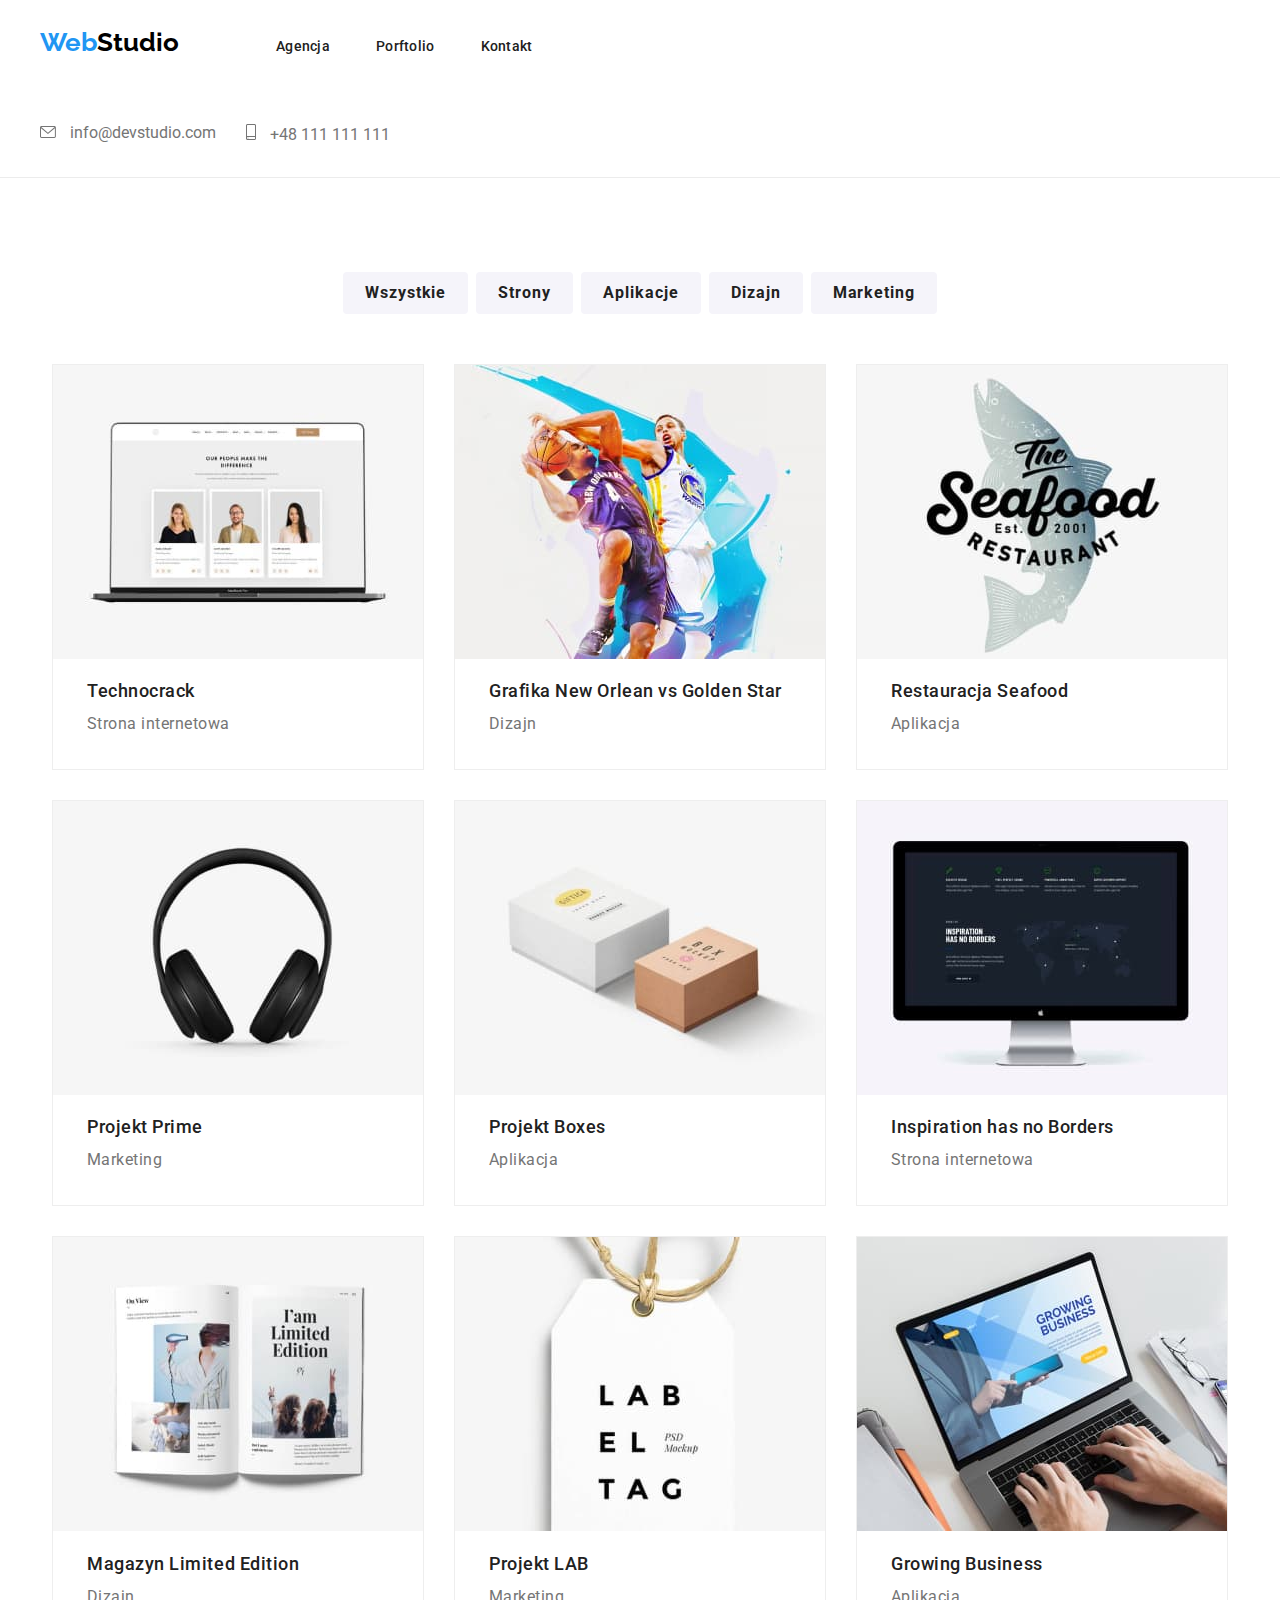
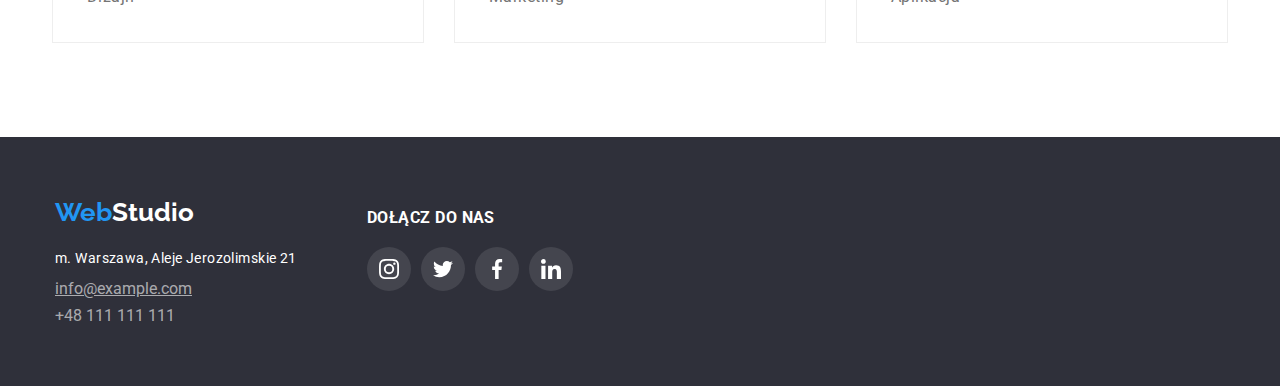
==== portfolio.html @ dac1f791 "inital" ====
<!DOCTYPE html>
<html lang="pl">
  <head>
    <meta charset="UTF-8" />
    <meta http-equiv="X-UA-Compatible" content="IE=edge" />
    <meta name="viewport" content="width=device-width, initial-scale=1.0" />
    <title>Porftolio</title>
    <link
      rel="stylesheet"
      href="https://cdnjs.cloudflare.com/ajax/libs/modern-normalize/1.0.0/modern-normalize.min.css"
    />
    <link rel="stylesheet" href="css/styles.css" />
    <link rel="preconnect" href="https://fonts.googleapis.com" />
    <link rel="preconnect" href="https://fonts.gstatic.com" crossorigin />
    <link rel="preconnect" href="https://fonts.googleapis.com" />
    <link rel="preconnect" href="https://fonts.gstatic.com" crossorigin />
    <link rel="preconnect" href="https://fonts.googleapis.com" />
    <link rel="preconnect" href="https://fonts.gstatic.com" crossorigin />

    <link
      href="https://fonts.googleapis.com/css2?family=Raleway:wght@700&display=swap"
      rel="stylesheet"
    />
    <link rel="preconnect" href="https://fonts.googleapis.com" />
    <link rel="preconnect" href="https://fonts.gstatic.com" crossorigin />
    <link
      href="https://fonts.googleapis.com/css2?family=Roboto:wght@400;500;700;900&display=swap"
      rel="stylesheet"
    />
  </head>
  <body>
    <header class="box-head">
      <div class="container">
        <a href="index.html" class="logo logo-box"><span class="logo-color">Web</span>Studio</a>
        <nav class="nav-box">
          <ul class="nav-list">
            <li><a href="index.html" class="nav-font">Agencja</a></li>
            <li><a href="portfolio.html" class="nav-font">Porftolio</a></li>
            <li><a href="#kontakt" class="nav-font">Kontakt</a></li>
          </ul>
        </nav>

        <ul class="nav-list-sec nav-list-sec-box">
          <li class="grey-font contact-mail">
            <a href="mailto:info@devstudio.com" class="contact icon-color">
              <svg width="16px" height="12px">
                <use href="./images/icons.svg#icon-envelope"></use>
              </svg>
              info@devstudio.com
            </a>
          </li>

          <li class="grey-font">
            <a href="tel:+48111111111" class="contact icon-color"
              ><svg width="10px" height="16px">
                <use href="./images/icons.svg#icon-smartphone"></use>
              </svg>
              +48 111 111 111</a
            >
          </li>
        </ul>
      </div>
    </header>

    <main>
      <section class="section">
        <div class="container">
          <ul class="filter-list filter-list-box">
            <li><button type="button" class="button-portfolio">Wszystkie</button></li>
            <li><button type="button" class="button-portfolio">Strony</button></li>
            <li><button type="button" class="button-portfolio">Aplikacje</button></li>
            <li><button type="button" class="button-portfolio">Dizajn</button></li>
            <li><button type="button" class="button-portfolio">Marketing</button></li>
          </ul>
          <article class="project-box">
            <ul class="project-list">
              <li class="project-item-box">
                <figure>
                  <img
                    src="images/technocrack.jpg"
                    alt="zdjecie strony na ekranie laptopa"
                    width="370"
                    height="294"
                  />
                  <figcaption class="project-item-cap">
                    <span class="figure-head-portfolio">Technocrack</span>
                    <span class="figure-caption-portfolio">Strona internetowa</span>
                  </figcaption>
                </figure>
              </li>
              <li class="project-item-box">
                <figure>
                  <img
                    src="images/basketball.jpg"
                    alt="grafika o koszykowce"
                    width="370"
                    height="294"
                  />
                  <figcaption class="project-item-cap">
                    <span class="figure-head-portfolio">Grafika New Orlean vs Golden Star</span>
                    <span class="figure-caption-portfolio">Dizajn</span>
                  </figcaption>
                </figure>
              </li>
              <li class="project-item-box">
                <figure>
                  <img src="images/fish.jpg" alt="zdjecie ryby" width="370" height="294" />
                  <figcaption class="project-item-cap">
                    <span class="figure-head-portfolio">Restauracja Seafood</span>
                    <span class="figure-caption-portfolio">Aplikacja</span>
                  </figcaption>
                </figure>
              </li>
              <li class="project-item-box">
                <figure>
                  <img
                    src="images/headphones.jpg"
                    alt="zdjecie słuchawek"
                    width="370"
                    height="294"
                  />
                  <figcaption class="project-item-cap">
                    <span class="figure-head-portfolio">Projekt Prime</span>
                    <span class="figure-caption-portfolio">Marketing</span>
                  </figcaption>
                </figure>
              </li>
              <li class="project-item-box">
                <figure>
                  <img
                    src="images/bricks.jpg"
                    alt="zdjecie dwoch pudełek"
                    width="370"
                    height="294"
                  />
                  <figcaption class="project-item-cap">
                    <span class="figure-head-portfolio">Projekt Boxes</span>
                    <span class="figure-caption-portfolio">Aplikacja</span>
                  </figcaption>
                </figure>
              </li>
              <li class="project-item-box">
                <figure>
                  <img src="images/screen.jpg" alt="zdjecie monitra" width="370" height="294" />
                  <figcaption class="project-item-cap">
                    <span class="figure-head-portfolio">Inspiration has no Borders</span>
                    <span class="figure-caption-portfolio">Strona internetowa</span>
                  </figcaption>
                </figure>
              </li>
              <li class="project-item-box">
                <figure>
                  <img src="images/book.jpg" alt="zdjecie ksiazki" width="370" height="294" />
                  <figcaption class="project-item-cap">
                    <span class="figure-head-portfolio">Magazyn Limited Edition</span>
                    <span class="figure-caption-portfolio">Dizajn</span>
                  </figcaption>
                </figure>
              </li>
              <li class="project-item-box">
                <figure>
                  <img src="images/label.jpg" alt="zdjecie etykiety" width="370" height="294" />
                  <figcaption class="project-item-cap">
                    <span class="figure-head-portfolio">Projekt LAB</span>
                    <span class="figure-caption-portfolio">Marketing</span>
                  </figcaption>
                </figure>
              </li>
              <li class="project-item-box">
                <figure>
                  <img src="images/laptop.jpg" alt="zdjecie laptopa" width="370" height="294" />
                  <figcaption class="project-item-cap">
                    <span class="figure-head-portfolio">Growing Business</span>
                    <span class="figure-caption-portfolio">Aplikacja</span>
                  </figcaption>
                </figure>
              </li>
            </ul>
          </article>
        </div>
      </section>
    </main>
    <footer class="foot">
      <div class="container">
        <address class="foot-links foot-links-box">
          <div>
            <a href="index.html" class="foot-logo"><span class="logo-color">Web</span>Studio</a>

            <ul class="foot-links-list">
              <li>
                <p class="street">m. Warszawa, Aleje Jerozolimskie 21</p>
              </li>
              <li>
                <a href="mailto:info@example.com" class="foot-text-portfolio foot-mail"
                  >info@example.com</a
                >
              </li>
              <li>
                <a href="tel:48111111111" class="foot-text">+48 111 111 111</a>
              </li>
            </ul>
          </div>
          <div class="join-us">
            <h3 class="join-us-font">dołącz do nas</h3>

            <ul class="social-link-foot-list">
              <li>
                <a class="team-icon-foot">
                  <svg width="44px" height="44px" class="team-ic-foot">
                    <use href="./images/icons.svg#icon-instagram" width="20px" height="20px"></use>
                  </svg>
                </a>
              </li>
              <li>
                <a class="team-icon-foot">
                  <svg width="44px" height="44px" class="team-ic-foot">
                    <use href="./images/icons.svg#icon-twitter" width="20px" height="20px"></use>
                  </svg>
                </a>
              </li>
              <li>
                <a class="team-icon-foot">
                  <svg width="44px" height="44px" class="team-ic-foot">
                    <use href="./images/icons.svg#icon-facebook" width="20px" height="20px"></use>
                  </svg>
                </a>
              </li>
              <li>
                <a class="team-icon-foot">
                  <svg width="44px" height="44px" class="team-ic-foot">
                    <use href="./images/icons.svg#icon-linkedin" width="20px" height="20px"></use>
                  </svg>
                </a>
              </li>
            </ul>
          </div>
        </address>
      </div>
    </footer>
  </body>
</html>
---- css/styles.css ----
/* zmienne */
:root {
  --hover-color: #2196f3;
  --bg-color: #2f303a;
  --font-color: #212121;
  --nr-color: #757575;
  --main-bg-color: #e5e5e5;
  --team-bg-color: #f5f4fa;
  --foot-font-color: rgb(255, 255, 255, 0.6);
  --border-portfolio: #eeeeee;
  --border-header: #ececec;
  --icon-color: #afb1b8;
}

* {
  margin: 0px;
  padding: 0px;
}
body {
  font-family: 'Roboto', sans-serif;
  color: var(--font-color);
  /* width: 1600px;
  margin: 0px auto; */
}

/* pseudoklasy */

.nav-font:hover,
.nav-font:focus {
  color: var(--hover-color);
}
.contact:hover,
.contact:focus {
  color: var(--hover-color);
}
.foot-text:hover,
.foot-text:focus {
  color: var(--hover-color);
}
.foot-text-portfolio:hover,
.foot-text-portfolio:focus {
  color: var(--hover-color);
}

/* klasy */

.foot {
  background-color: var(--bg-color);
  display: flex;
}

.logo {
  font-weight: 700;
  font-size: 26px;
  font-family: 'Raleway';
  line-height: 1.17;
  color: #000;
  text-decoration: none;
}
.foot-logo {
  font-weight: 700;
  font-size: 26px;
  font-family: 'Raleway';
  line-height: 1.17;
  color: white;
  text-decoration: none;
  display: inline-flex;
  margin: 60px 0px 20px 0px;
}

.logo-color {
  color: var(--hover-color);
}
.contact-font {
  color: var(--nr-color);
  font-weight: 500;
  font-size: 14px;
  line-height: 1.17;
  letter-spacing: 0.02em;
}
.contact {
  text-decoration: none;
  color: var(--nr-color);
}

.nav-font {
  font-weight: 500;
  font-size: 14px;
  line-height: 1.17;
  letter-spacing: 0.02em;
  color: var(--font-color);
  text-decoration: none;
}
.nav-list {
  list-style-type: none;
  display: inline-flex;
  gap: 46px;
}

.nav-list-sec {
  list-style-type: none;
  display: inline-flex;
}
.images-list {
  list-style-type: none;
}
.images-team-list {
  list-style-type: none;
}
.foot-links-list {
  list-style-type: none;
}
.paragraph-list {
  list-style-type: none;
}
.filter-list {
  list-style-type: none;
}
.project-list {
  list-style-type: none;
}
.team-icon-list {
  list-style-type: none;
  display: flex;
  gap: 10px;
  justify-content: center;
  align-items: center;
  margin-bottom: 18px;
}
.client-list {
  list-style-type: none;
  display: flex;
  gap: 30px;
  margin-top: 50px;
}
.social-link-foot-list {
  list-style-type: none;
  display: flex;
  margin-top: 20px;
  gap: 10px;
}
.center-element-font {
  font-weight: 900;
  font-size: 44px;
  line-height: 1.36;
  letter-spacing: 0.06em;
  text-align: center;
  text-transform: uppercase;
  color: white;
}
.main-button {
  color: white;
  background-color: var(--hover-color);
  border: none;
  font-weight: 700;
  font-size: 16px;
  line-height: 1.87;
  display: flex;
  justify-content: center;
  letter-spacing: 0.06em;
  cursor: pointer;
  border-radius: 4px;
  padding: 10px 41px 10px 42px;
}

.main-section {
  background-color: white;
}
.team-section {
  background-color: var(--team-bg-color);
}

.p-header {
  color: var(--font-color);
  font-weight: 700;
  font-size: 14px;
  line-height: 1.17;
  letter-spacing: 0.03em;
  text-transform: uppercase;
}
.p-text {
  color: var(--nr-color);
  font-size: 14px;
  line-height: 1.71;
}
.header-font {
  color: var(--font-color);
  font-weight: 700;
  font-size: 36px;
  line-height: 1.16;
  text-align: center;
  letter-spacing: 0.03em;
}
.foot-text {
  color: var(--foot-font-color);
  text-decoration: none;
}
.figure-header {
  color: var(--font-color);
  font-weight: 500;
  font-size: 16px;
  line-height: 1.17;
  letter-spacing: 0.03em;
  text-align: center;
  padding: 30px 0px 10px 0px;
}
.figure-caption {
  color: var(--nr-color);
  font-size: 16px;
  line-height: 1.18;
  letter-spacing: 0.03em;
  text-align: center;
  padding-bottom: 16px;
}
.street {
  color: white;
  font-size: 14px;
  line-height: 1.71;
  letter-spacing: 0.03em;
}

.foot-links {
  font-style: normal;
}

.margin {
  margin-bottom: -94px;
}

/* portfolio */

.button-portfolio:hover {
  color: white;
  background-color: var(--hover-color);
  box-shadow: 0px 3px 1px rgba(0, 0, 0, 0.1), 0px 1px 2px rgba(0, 0, 0, 0.08),
    0px 2px 2px rgba(0, 0, 0, 0.12);
}
.button-portfolio {
  color: var(--font-color);
  background-color: var(--team-bg-color);
  border: none;
  font-weight: 700;
  font-size: 16px;
  line-height: 1.87;
  display: flex;
  align-items: center;
  text-align: center;
  letter-spacing: 0.06em;
  cursor: pointer;
  border-radius: 4px;
  padding: 6px 22px 6px 22px;
}
.foot-text-portfolio {
  text-decoration: underline;
  color: var(--foot-font-color);
}
.join-us-font {
  font-weight: 700;
  font-size: 16px;
  line-height: 1.17;
  text-transform: uppercase;
  color: #fff;
  letter-spacing: 0.03em;
}

/* box */

.section {
  padding: 94px 0px;
}
.container {
  width: 1200px;
  margin: 0px auto;
}
.box-head {
  border-bottom: solid 1px;
  border-color: var(--border-header);
  display: flex;
}
.logo-box {
  margin: 24px 0px 25px 0px;
  display: inline-flex;
}
.nav-box {
  display: inline-flex;
  margin: 37px 345px 37px 93px;
}

.nav-list-sec-box {
  margin: 32px 12px 32px 0px;
  display: inline-flex;
}
.contact-mail {
  margin-right: 30px;
}
.main-section-box {
  display: flex;
  background: rgba(47, 48, 58, 0.4);
}

.bg-photo {
  background-image: url(../images/background.jpg);
  background-repeat: no-repeat;
  background-position: center;
  background-color: var(--bg-color);
}
.middle-text-box {
  margin: 106px 252px 30px 252px;
}
.button-pos {
  display: inline-flex;
  justify-content: center;
  align-items: center;
  margin-left: 500px;
  margin-bottom: 106px;
}
.paragraph-list-box {
  display: inline-flex;
  text-align: left;
  padding: 0px 15px;
}
.paragraph-list span {
  display: inline-flex;
  margin-bottom: 10px;
}
.paragraph-list p {
  margin-right: 30px;
}
.images-list-box {
  display: flex;
  margin-top: 50px;
  padding: 0px 15px;
}
.mid-photo {
  padding: 0px 30px;
}
.images-team-list-box {
  display: flex;
  margin-top: 50px;
  gap: 30px;
}
.team-picture-box {
  background-color: #ffffff;
  box-shadow: 0px 1px 3px rgba(0, 0, 0, 0.12), 0px 1px 1px rgba(0, 0, 0, 0.14),
    0px 2px 1px rgba(0, 0, 0, 0.2);
  border-radius: 0px 0px 4px 4px;
}
.team-cap {
  display: flex;
  flex-direction: column;
}

.foot-links-box {
  margin: 0px 0px 60px 15px;
  display: flex;
}
.foot-mail {
  display: inline-flex;
  padding: 9px 0px;
}
.filter-list-box {
  display: flex;
  justify-content: center;
  margin-bottom: 50px;
  gap: 8px;
}
.project-list {
  display: flex;
  flex-wrap: wrap;
  gap: 30px;
  justify-content: center;
}
.project-item-box {
  border: solid 1px var(--border-portfolio);
}
.project-item-box:hover {
  box-shadow: 0px 1px 1px rgba(0, 0, 0, 0.12), 0px 4px 4px rgba(0, 0, 0, 0.06),
    1px 4px 6px rgba(0, 0, 0, 0.16);
}
.project-item-cap {
  margin: 10px;
}
.figure-head-portfolio {
  color: var(--font-color);
  font-weight: 500;
  font-size: 18px;
  line-height: 2;
  letter-spacing: 0.03em;
  text-align: left;
  padding: 20px 24px 4px 24px;
}
.figure-caption-portfolio {
  color: var(--nr-color);
  font-size: 16px;
  line-height: 1.87;
  letter-spacing: 0.03em;
  padding: 0px 24px 20px 24px;
  display: block;
}
.join-us {
  display: flex;
  margin: 72px 0px 0px 70px;
  flex-direction: column;
  align-items: flex-start;
}
/* icons */

header svg {
  margin-right: 10px;
}
.icon-color {
  fill: var(--nr-color);
}
.icon-color:hover,
.icon-color:focus {
  fill: var(--hover-color);
}

.paragraph-list-icons {
  display: flex;
  width: 270px;
  height: 120px;
  padding: 25px 100px 25px 100px;
  background-color: var(--team-bg-color);
  margin-bottom: 30px;
  border-radius: 4px;
}
.team-icon {
  background-color: #fff;
  display: flex;
  justify-content: center;
  align-items: center;
  border-radius: 50%;
}
.team-icon-foot {
  background-color: rgba(255, 255, 255, 0.1);
  display: flex;
  justify-content: center;
  align-items: center;
  border-radius: 50%;
}
.team-icon-foot:hover,
.team-icon-foot:focus {
  background-color: var(--hover-color);
}

.team-icon:hover,
.team-icon:focus {
  background-color: var(--hover-color);
}
.team-ic {
  display: flex;
  justify-content: center;
  align-items: center;
  padding: 12px;
  fill: var(--icon-color);
  cursor: pointer;
}
.team-ic-foot {
  display: flex;
  justify-content: center;
  align-items: center;
  padding: 12px;
  fill: #fff;
  cursor: pointer;
}
.team-ic:hover,
.team-ic:focus {
  fill: white;
}
.team-ic-foot:hover,
.team-ic-foot:focus {
  fill: white;
}
.client-list-icon {
  fill: var(--icon-color);
  padding: 17.71px 32px 14.25px;
}
.client-list-icon:hover,
.client-list-icon:focus {
  fill: var(--hover-color);
}
.client-list-icon-box {
  display: flex;
  justify-content: center;
  align-items: center;
}
.client-list-icon-box:hover,
.client-list-icon-box:focus {
  fill: var(--hover-color);
}
.client-list-border {
  border: solid var(--icon-color) 1px;
  border-radius: 4px;
  cursor: pointer;
}
.client-list-border:hover,
.client-list-border:focus {
  border-color: var(--hover-color);
}
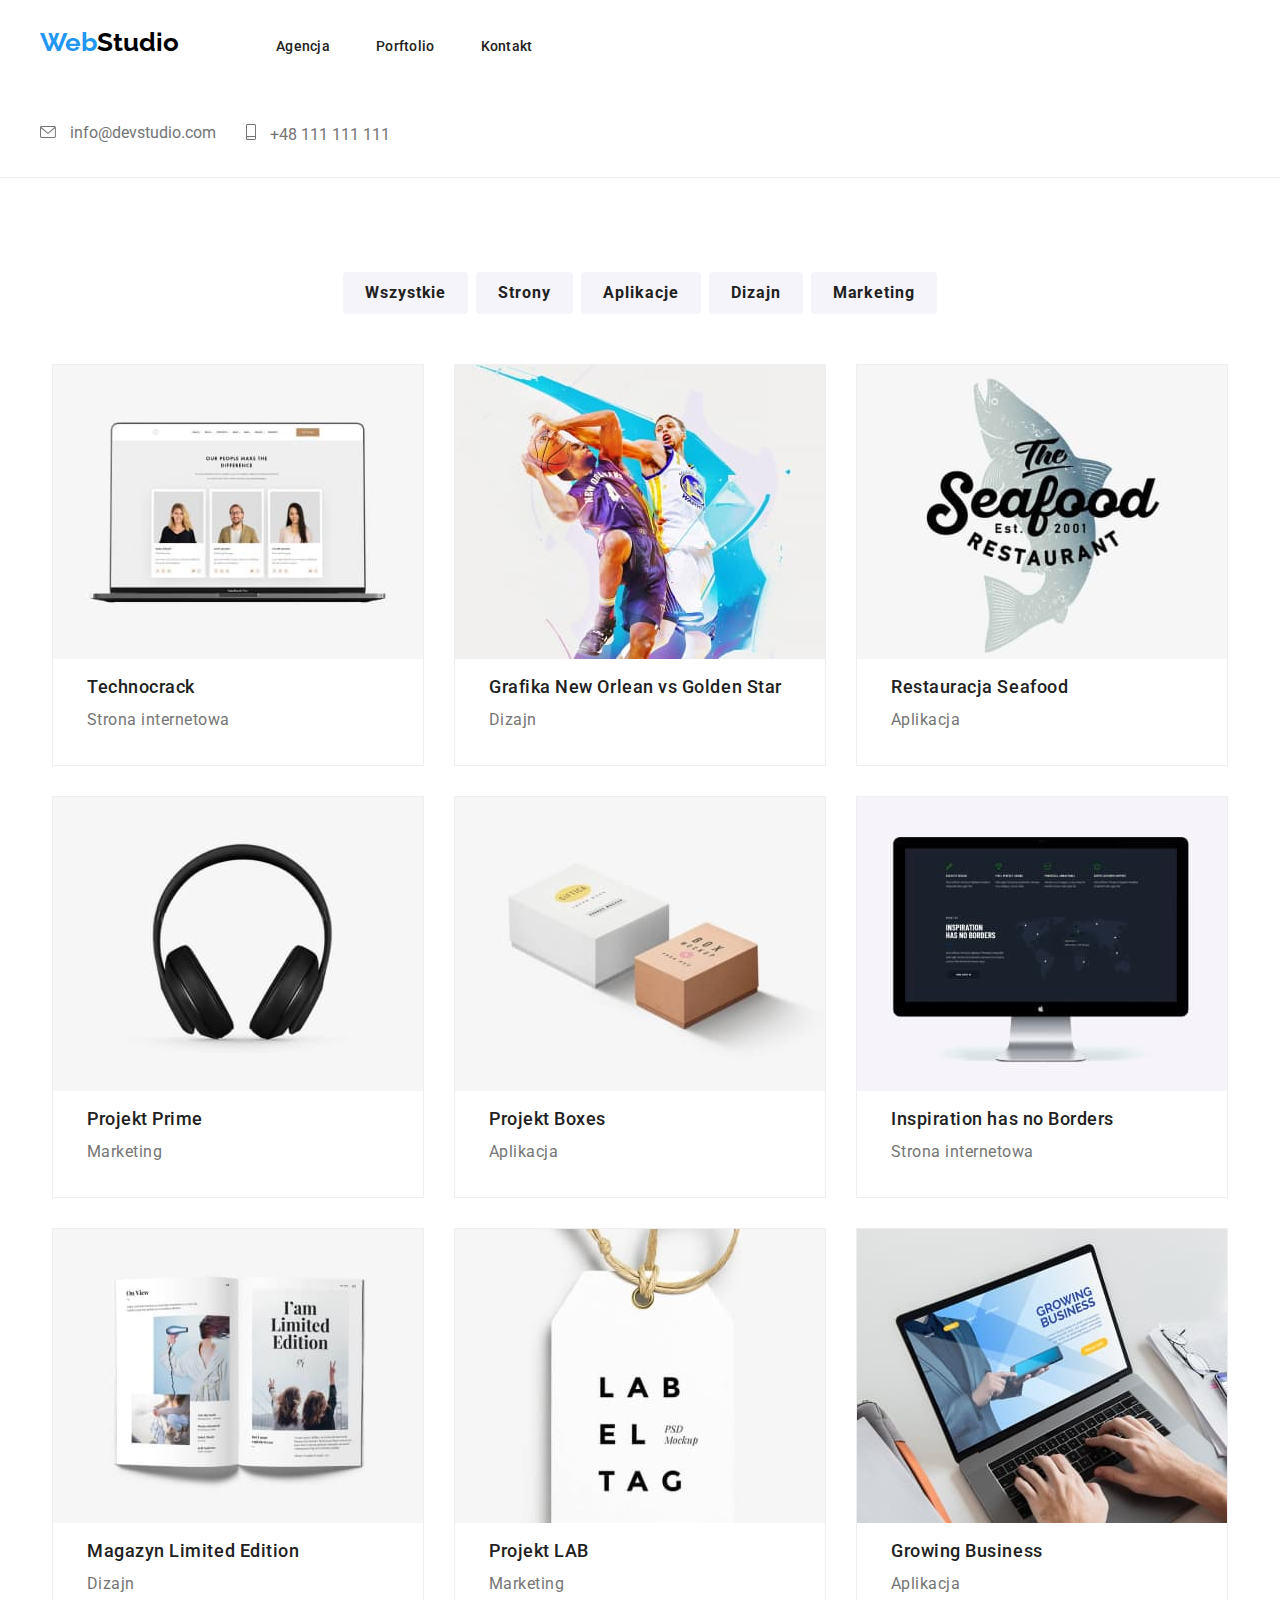
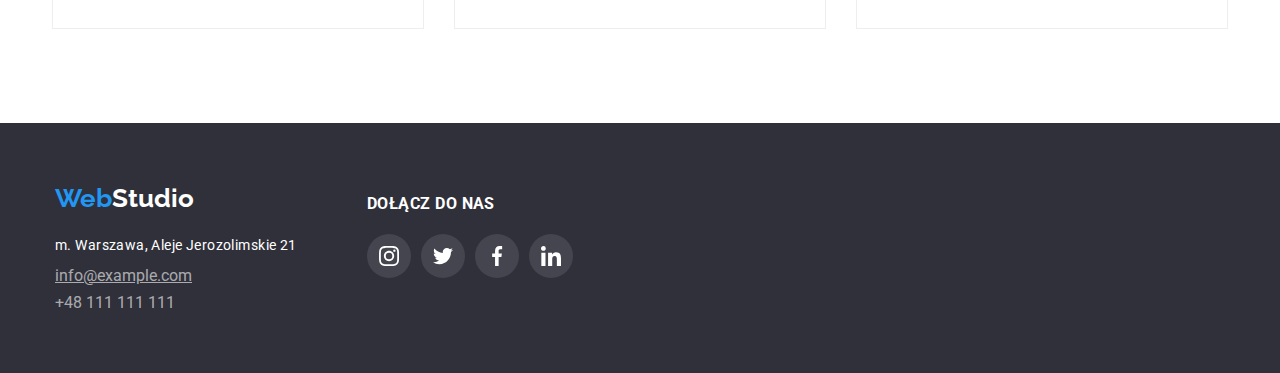
==== commit 7443b9bb: "portfolio animation done" ====
--- a/portfolio.html
+++ b/portfolio.html
@@ -76,12 +76,20 @@
             <ul class="project-list">
               <li class="project-item-box">
                 <figure>
-                  <img
-                    src="images/technocrack.jpg"
-                    alt="zdjecie strony na ekranie laptopa"
-                    width="370"
-                    height="294"
-                  />
+                  <div class="project-item-box-overlay">
+                    <img
+                      src="images/technocrack.jpg"
+                      alt="zdjecie strony na ekranie laptopa"
+                      width="370"
+                      height="294"
+                    />
+                    <p class="overlay">
+                      Technocrack jest popularną platformą wykorzystywaną do rozpowszechniania
+                      koronawirusa. Firmy wykorzystują tę platformę do celów szpiegowskich i ataków
+                      na niezabezpieczone serwery konkurencji
+                    </p>
+                  </div>
+
                   <figcaption class="project-item-cap">
                     <span class="figure-head-portfolio">Technocrack</span>
                     <span class="figure-caption-portfolio">Strona internetowa</span>
@@ -90,12 +98,19 @@
               </li>
               <li class="project-item-box">
                 <figure>
-                  <img
-                    src="images/basketball.jpg"
-                    alt="grafika o koszykowce"
-                    width="370"
-                    height="294"
-                  />
+                  <div class="project-item-box-overlay">
+                    <img
+                      src="images/basketball.jpg"
+                      alt="grafika o koszykowce"
+                      width="370"
+                      height="294"
+                    />
+                    <p class="overlay">
+                      Technocrack jest popularną platformą wykorzystywaną do rozpowszechniania
+                      koronawirusa. Firmy wykorzystują tę platformę do celów szpiegowskich i ataków
+                      na niezabezpieczone serwery konkurencji
+                    </p>
+                  </div>
                   <figcaption class="project-item-cap">
                     <span class="figure-head-portfolio">Grafika New Orlean vs Golden Star</span>
                     <span class="figure-caption-portfolio">Dizajn</span>
@@ -104,7 +119,14 @@
               </li>
               <li class="project-item-box">
                 <figure>
-                  <img src="images/fish.jpg" alt="zdjecie ryby" width="370" height="294" />
+                  <div class="project-item-box-overlay">
+                    <img src="images/fish.jpg" alt="zdjecie ryby" width="370" height="294" />
+                    <p class="overlay">
+                      Technocrack jest popularną platformą wykorzystywaną do rozpowszechniania
+                      koronawirusa. Firmy wykorzystują tę platformę do celów szpiegowskich i ataków
+                      na niezabezpieczone serwery konkurencji
+                    </p>
+                  </div>
                   <figcaption class="project-item-cap">
                     <span class="figure-head-portfolio">Restauracja Seafood</span>
                     <span class="figure-caption-portfolio">Aplikacja</span>
@@ -113,12 +135,19 @@
               </li>
               <li class="project-item-box">
                 <figure>
-                  <img
-                    src="images/headphones.jpg"
-                    alt="zdjecie słuchawek"
-                    width="370"
-                    height="294"
-                  />
+                  <div class="project-item-box-overlay">
+                    <img
+                      src="images/headphones.jpg"
+                      alt="zdjecie słuchawek"
+                      width="370"
+                      height="294"
+                    />
+                    <p class="overlay">
+                      Technocrack jest popularną platformą wykorzystywaną do rozpowszechniania
+                      koronawirusa. Firmy wykorzystują tę platformę do celów szpiegowskich i ataków
+                      na niezabezpieczone serwery konkurencji
+                    </p>
+                  </div>
                   <figcaption class="project-item-cap">
                     <span class="figure-head-portfolio">Projekt Prime</span>
                     <span class="figure-caption-portfolio">Marketing</span>
@@ -127,12 +156,19 @@
               </li>
               <li class="project-item-box">
                 <figure>
-                  <img
-                    src="images/bricks.jpg"
-                    alt="zdjecie dwoch pudełek"
-                    width="370"
-                    height="294"
-                  />
+                  <div class="project-item-box-overlay">
+                    <img
+                      src="images/bricks.jpg"
+                      alt="zdjecie dwoch pudełek"
+                      width="370"
+                      height="294"
+                    />
+                    <p class="overlay">
+                      Technocrack jest popularną platformą wykorzystywaną do rozpowszechniania
+                      koronawirusa. Firmy wykorzystują tę platformę do celów szpiegowskich i ataków
+                      na niezabezpieczone serwery konkurencji
+                    </p>
+                  </div>
                   <figcaption class="project-item-cap">
                     <span class="figure-head-portfolio">Projekt Boxes</span>
                     <span class="figure-caption-portfolio">Aplikacja</span>
@@ -141,7 +177,14 @@
               </li>
               <li class="project-item-box">
                 <figure>
-                  <img src="images/screen.jpg" alt="zdjecie monitra" width="370" height="294" />
+                  <div class="project-item-box-overlay">
+                    <img src="images/screen.jpg" alt="zdjecie monitra" width="370" height="294" />
+                    <p class="overlay">
+                      Technocrack jest popularną platformą wykorzystywaną do rozpowszechniania
+                      koronawirusa. Firmy wykorzystują tę platformę do celów szpiegowskich i ataków
+                      na niezabezpieczone serwery konkurencji
+                    </p>
+                  </div>
                   <figcaption class="project-item-cap">
                     <span class="figure-head-portfolio">Inspiration has no Borders</span>
                     <span class="figure-caption-portfolio">Strona internetowa</span>
@@ -150,7 +193,14 @@
               </li>
               <li class="project-item-box">
                 <figure>
-                  <img src="images/book.jpg" alt="zdjecie ksiazki" width="370" height="294" />
+                  <div class="project-item-box-overlay">
+                    <img src="images/book.jpg" alt="zdjecie ksiazki" width="370" height="294" />
+                    <p class="overlay">
+                      Technocrack jest popularną platformą wykorzystywaną do rozpowszechniania
+                      koronawirusa. Firmy wykorzystują tę platformę do celów szpiegowskich i ataków
+                      na niezabezpieczone serwery konkurencji
+                    </p>
+                  </div>
                   <figcaption class="project-item-cap">
                     <span class="figure-head-portfolio">Magazyn Limited Edition</span>
                     <span class="figure-caption-portfolio">Dizajn</span>
@@ -159,7 +209,14 @@
               </li>
               <li class="project-item-box">
                 <figure>
-                  <img src="images/label.jpg" alt="zdjecie etykiety" width="370" height="294" />
+                  <div class="project-item-box-overlay">
+                    <img src="images/label.jpg" alt="zdjecie etykiety" width="370" height="294" />
+                    <p class="overlay">
+                      Technocrack jest popularną platformą wykorzystywaną do rozpowszechniania
+                      koronawirusa. Firmy wykorzystują tę platformę do celów szpiegowskich i ataków
+                      na niezabezpieczone serwery konkurencji
+                    </p>
+                  </div>
                   <figcaption class="project-item-cap">
                     <span class="figure-head-portfolio">Projekt LAB</span>
                     <span class="figure-caption-portfolio">Marketing</span>
@@ -168,7 +225,14 @@
               </li>
               <li class="project-item-box">
                 <figure>
-                  <img src="images/laptop.jpg" alt="zdjecie laptopa" width="370" height="294" />
+                  <div class="project-item-box-overlay">
+                    <img src="images/laptop.jpg" alt="zdjecie laptopa" width="370" height="294" />
+                    <p class="overlay">
+                      Technocrack jest popularną platformą wykorzystywaną do rozpowszechniania
+                      koronawirusa. Firmy wykorzystują tę platformę do celów szpiegowskich i ataków
+                      na niezabezpieczone serwery konkurencji
+                    </p>
+                  </div>
                   <figcaption class="project-item-cap">
                     <span class="figure-head-portfolio">Growing Business</span>
                     <span class="figure-caption-portfolio">Aplikacja</span>
--- a/css/styles.css
+++ b/css/styles.css
@@ -10,6 +10,8 @@
   --border-portfolio: #eeeeee;
   --border-header: #ececec;
   --icon-color: #afb1b8;
+  --X-button: #e9e9ea;
+  --animation-hover: rgba(33, 150, 243, 0.9);
 }
 
 * {
@@ -19,14 +21,18 @@
 body {
   font-family: 'Roboto', sans-serif;
   color: var(--font-color);
-  /* width: 1600px;
-  margin: 0px auto; */
+  max-width: 1600px;
+  margin: 0px auto;
+}
+img {
+  display: block;
+  font-size: 0;
 }
 
 /* pseudoklasy */
 
-.nav-font:hover,
-.nav-font:focus {
+.nav-list a:hover,
+.nav-list a:focus {
   color: var(--hover-color);
 }
 .contact:hover,
@@ -81,16 +87,19 @@
 .contact {
   text-decoration: none;
   color: var(--nr-color);
-}
-
-.nav-font {
+  transition: color 250ms cubic-bezier(0.4, 0, 0.2, 1);
+}
+
+.nav-list a {
   font-weight: 500;
   font-size: 14px;
   line-height: 1.17;
   letter-spacing: 0.02em;
   color: var(--font-color);
   text-decoration: none;
-}
+  transition: color 250ms cubic-bezier(0.4, 0, 0.2, 1);
+}
+
 .nav-list {
   list-style-type: none;
   display: inline-flex;
@@ -103,10 +112,10 @@
 }
 .images-list {
   list-style-type: none;
-}
-.images-team-list {
-  list-style-type: none;
-}
+  display: flex;
+  gap: 30px;
+}
+
 .foot-links-list {
   list-style-type: none;
 }
@@ -262,6 +271,44 @@
   color: #fff;
   letter-spacing: 0.03em;
 }
+.is-hidden {
+  pointer-events: none;
+  visibility: hidden;
+  opacity: 0;
+  transition-property: visibility, opacity, transform;
+}
+.modal {
+  position: fixed;
+  left: 50%;
+  top: 50%;
+  width: 528px;
+  height: 581px;
+  background-color: white;
+  transition-property: visibility, opacity, transform;
+  transform: translate(-50%, -50%);
+  transition-duration: 1s;
+  border-radius: 4px;
+}
+
+.backdrop {
+  background: rgba(0, 0, 0, 0.2);
+  width: 100%;
+  height: 100%;
+  position: fixed;
+  left: 0;
+  top: 0;
+}
+.modal-close-bt {
+  position: relative;
+  border: 1px solid var(--X-button);
+  background-color: #fff;
+  border-radius: 50%;
+  left: 490px;
+  top: 8px;
+  width: 30px;
+  height: 30px;
+  align-items: center;
+}
 
 /* box */
 
@@ -302,7 +349,6 @@
   background-image: url(../images/background.jpg);
   background-repeat: no-repeat;
   background-position: center;
-  background-color: var(--bg-color);
 }
 .middle-text-box {
   margin: 106px 252px 30px 252px;
@@ -331,14 +377,40 @@
   margin-top: 50px;
   padding: 0px 15px;
 }
-.mid-photo {
-  padding: 0px 30px;
-}
+
 .images-team-list-box {
   display: flex;
   margin-top: 50px;
+  list-style-type: none;
   gap: 30px;
 }
+
+.containe {
+  position: relative;
+  text-align: center;
+}
+
+.img-text {
+  position: absolute;
+  color: #fff;
+  top: 50%;
+  left: 50%;
+  transform: translate(-50%, -50%);
+  text-transform: uppercase;
+  font-weight: 700;
+  font-size: 14px;
+  line-height: 1.14;
+  text-align: center;
+  letter-spacing: 0.03em;
+}
+.img-text-box {
+  position: relative;
+  width: 370px;
+  height: 70px;
+  bottom: 70px;
+  background: rgba(47, 48, 58, 0.8);
+}
+
 .team-picture-box {
   background-color: #ffffff;
   box-shadow: 0px 1px 3px rgba(0, 0, 0, 0.12), 0px 1px 1px rgba(0, 0, 0, 0.14),
@@ -376,6 +448,32 @@
 .project-item-box:hover {
   box-shadow: 0px 1px 1px rgba(0, 0, 0, 0.12), 0px 4px 4px rgba(0, 0, 0, 0.06),
     1px 4px 6px rgba(0, 0, 0, 0.16);
+}
+
+.project-item-box-overlay {
+  position: relative;
+  overflow: hidden;
+}
+.overlay {
+  width: 100%;
+  height: 100%;
+  top: 0;
+  left: 0;
+  position: absolute;
+  padding: 49px 45px 49px 24px;
+  color: #fff;
+  background-color: var(--animation-hover);
+  font-size: 18px;
+  line-height: 1.5;
+  letter-spacing: 0.03em;
+  transform: translateY(100%);
+  transition-property: transform;
+  transition-duration: 250ms;
+  transition-timing-function: cubic-bezier(0.4, 0, 0.2, 1);
+}
+
+.project-item-box:hover .overlay {
+  transform: translateY(0);
 }
 .project-item-cap {
   margin: 10px;
@@ -498,3 +596,4 @@
 .client-list-border:focus {
   border-color: var(--hover-color);
 }
+/*  animation */
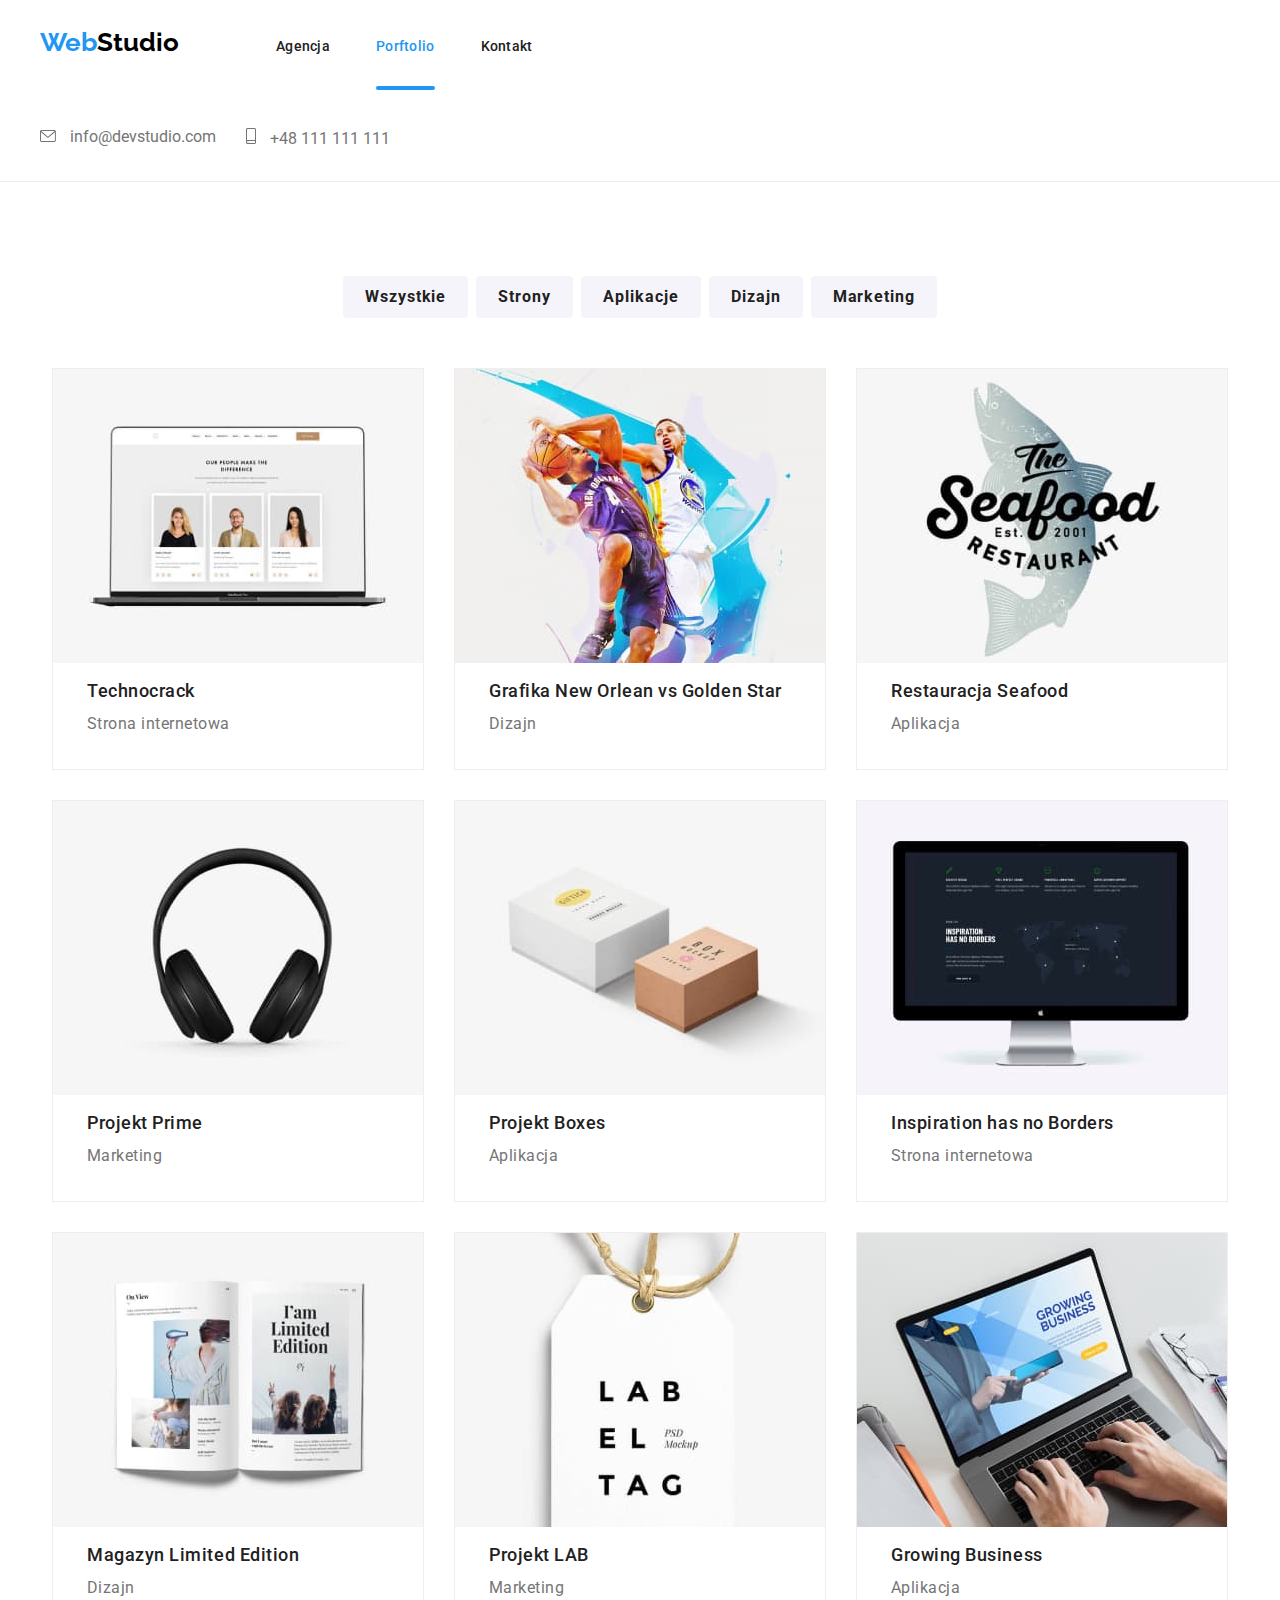
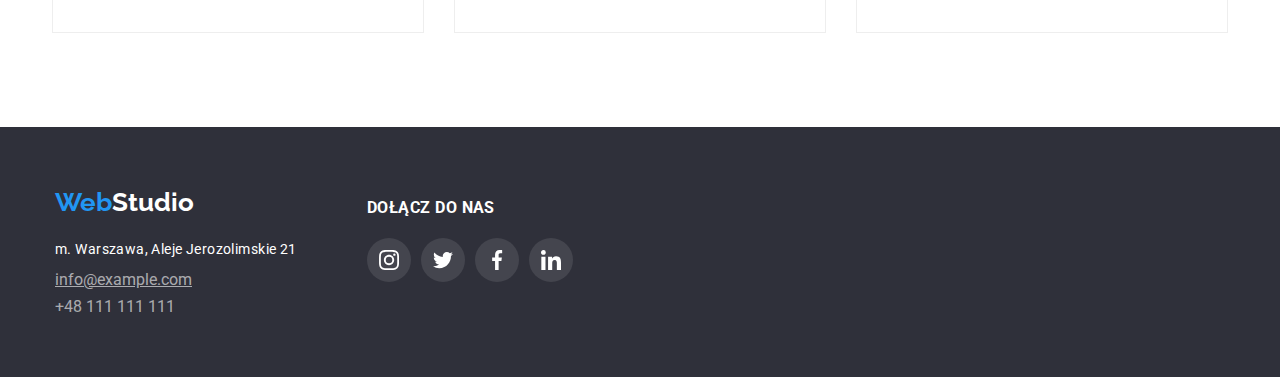
==== commit 90cc3e42: "transitions done" ====
--- a/portfolio.html
+++ b/portfolio.html
@@ -34,9 +34,9 @@
         <a href="index.html" class="logo logo-box"><span class="logo-color">Web</span>Studio</a>
         <nav class="nav-box">
           <ul class="nav-list">
-            <li><a href="index.html" class="nav-font">Agencja</a></li>
-            <li><a href="portfolio.html" class="nav-font">Porftolio</a></li>
-            <li><a href="#kontakt" class="nav-font">Kontakt</a></li>
+            <li><a href="index.html" class="nav-font nav-list-link">Agencja</a></li>
+            <li><a href="portfolio.html" class="nav-font active-page">Porftolio</a></li>
+            <li><a href="#kontakt" class="nav-font nav-list-link">Kontakt</a></li>
           </ul>
         </nav>
 
--- a/css/styles.css
+++ b/css/styles.css
@@ -42,6 +42,7 @@
 .foot-text:hover,
 .foot-text:focus {
   color: var(--hover-color);
+  transition: color 250ms cubic-bezier(0.4, 0, 0.2, 1);
 }
 .foot-text-portfolio:hover,
 .foot-text-portfolio:focus {
@@ -87,10 +88,9 @@
 .contact {
   text-decoration: none;
   color: var(--nr-color);
-  transition: color 250ms cubic-bezier(0.4, 0, 0.2, 1);
-}
-
-.nav-list a {
+}
+
+.nav-list-link {
   font-weight: 500;
   font-size: 14px;
   line-height: 1.17;
@@ -104,6 +104,28 @@
   list-style-type: none;
   display: inline-flex;
   gap: 46px;
+}
+
+.active-page {
+  content: '';
+  color: var(--hover-color);
+  font-weight: 500;
+  font-size: 14px;
+  line-height: 1.17;
+  letter-spacing: 0.02em;
+  text-decoration: none;
+  transition: color 250ms cubic-bezier(0.4, 0, 0.2, 1);
+}
+
+.active-page::after {
+  content: '';
+  height: 4px;
+  width: 100%;
+  background-color: var(--hover-color);
+  display: block;
+  border-radius: 2px;
+  position: relative;
+  top: 31px;
 }
 
 .nav-list-sec {
@@ -243,6 +265,7 @@
   background-color: var(--hover-color);
   box-shadow: 0px 3px 1px rgba(0, 0, 0, 0.1), 0px 1px 2px rgba(0, 0, 0, 0.08),
     0px 2px 2px rgba(0, 0, 0, 0.12);
+  transition: background-color 250ms cubic-bezier(0.4, 0, 0.2, 1);
 }
 .button-portfolio {
   color: var(--font-color);
@@ -429,6 +452,7 @@
 .foot-mail {
   display: inline-flex;
   padding: 9px 0px;
+  transition: background-color 250ms cubic-bezier(0.4, 0, 0.2, 1);
 }
 .filter-list-box {
   display: flex;
@@ -445,10 +469,15 @@
 .project-item-box {
   border: solid 1px var(--border-portfolio);
 }
-.project-item-box:hover {
+.project-item-box:hover,
+.project-item-box:hover .overlay {
   box-shadow: 0px 1px 1px rgba(0, 0, 0, 0.12), 0px 4px 4px rgba(0, 0, 0, 0.06),
     1px 4px 6px rgba(0, 0, 0, 0.16);
-}
+  transform: translateY(0);
+}
+/* .project-item-box:hover .overlay {
+  transform: translateY(0);
+} */
 
 .project-item-box-overlay {
   position: relative;
@@ -472,9 +501,6 @@
   transition-timing-function: cubic-bezier(0.4, 0, 0.2, 1);
 }
 
-.project-item-box:hover .overlay {
-  transform: translateY(0);
-}
 .project-item-cap {
   margin: 10px;
 }
@@ -540,11 +566,13 @@
 .team-icon-foot:hover,
 .team-icon-foot:focus {
   background-color: var(--hover-color);
+  transition: background-color 250ms cubic-bezier(0.4, 0, 0.2, 1);
 }
 
 .team-icon:hover,
 .team-icon:focus {
   background-color: var(--hover-color);
+  transition: background-color 250ms cubic-bezier(0.4, 0, 0.2, 1);
 }
 .team-ic {
   display: flex;
@@ -573,6 +601,7 @@
 .client-list-icon {
   fill: var(--icon-color);
   padding: 17.71px 32px 14.25px;
+  transition: fill 250ms cubic-bezier(0.4, 0, 0.2, 1);
 }
 .client-list-icon:hover,
 .client-list-icon:focus {
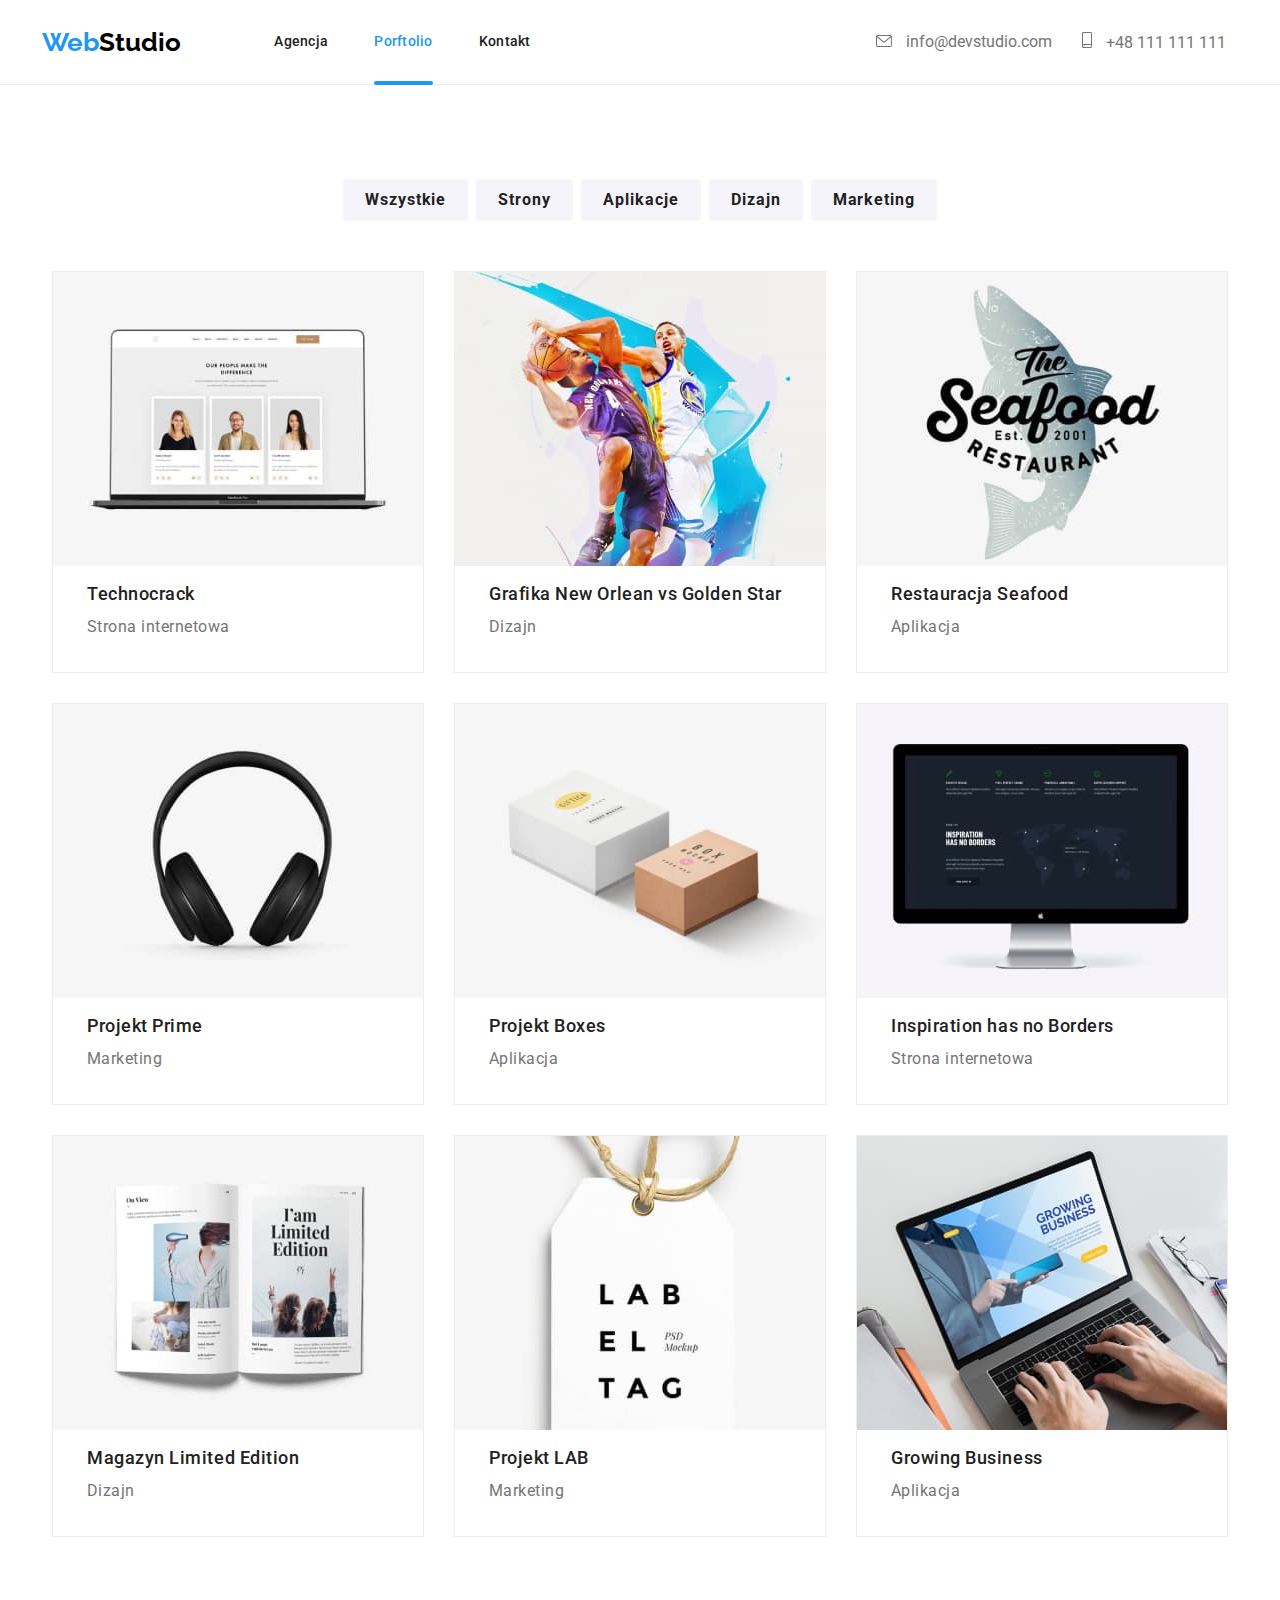
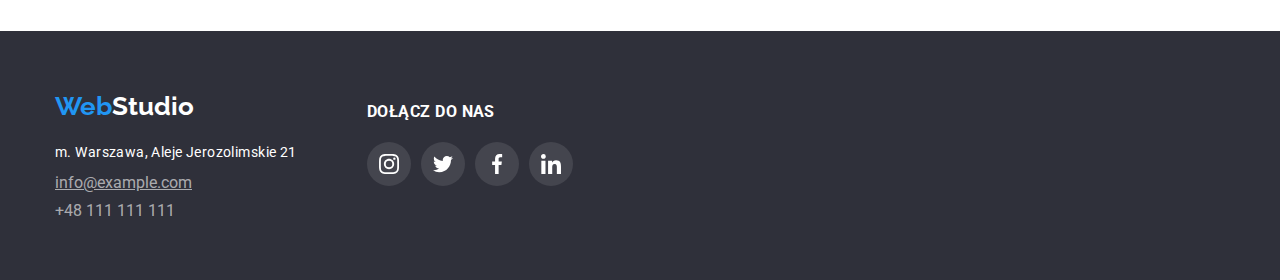
==== commit 5ae41b97: "done" ====
--- a/portfolio.html
+++ b/portfolio.html
@@ -30,7 +30,7 @@
   </head>
   <body>
     <header class="box-head">
-      <div class="container">
+      <div class="container header-container">
         <a href="index.html" class="logo logo-box"><span class="logo-color">Web</span>Studio</a>
         <nav class="nav-box">
           <ul class="nav-list">
--- a/css/styles.css
+++ b/css/styles.css
@@ -23,6 +23,7 @@
   color: var(--font-color);
   max-width: 1600px;
   margin: 0px auto;
+  box-sizing: border-box;
 }
 img {
   display: block;
@@ -102,8 +103,13 @@
 
 .nav-list {
   list-style-type: none;
-  display: inline-flex;
-  gap: 46px;
+  display: flex;
+  column-gap: 46px;
+}
+.header-container {
+  display: flex;
+  justify-content: center;
+  align-items: center;
 }
 
 .active-page {
@@ -122,16 +128,12 @@
   height: 4px;
   width: 100%;
   background-color: var(--hover-color);
-  display: block;
+  display: flex;
   border-radius: 2px;
   position: relative;
   top: 31px;
 }
 
-.nav-list-sec {
-  list-style-type: none;
-  display: inline-flex;
-}
 .images-list {
   list-style-type: none;
   display: flex;
@@ -294,12 +296,6 @@
   color: #fff;
   letter-spacing: 0.03em;
 }
-.is-hidden {
-  pointer-events: none;
-  visibility: hidden;
-  opacity: 0;
-  transition-property: visibility, opacity, transform;
-}
 .modal {
   position: fixed;
   left: 50%;
@@ -307,10 +303,15 @@
   width: 528px;
   height: 581px;
   background-color: white;
-  transition-property: visibility, opacity, transform;
   transform: translate(-50%, -50%);
-  transition-duration: 1s;
   border-radius: 4px;
+}
+
+.is-hidden {
+  pointer-events: none;
+  visibility: hidden;
+  opacity: 0;
+  transform: scale(0.1);
 }
 
 .backdrop {
@@ -320,7 +321,11 @@
   position: fixed;
   left: 0;
   top: 0;
-}
+  transform: scale(1);
+  transition-duration: 250ms;
+  transition-timing-function: cubic-bezier(0.4, 0, 0.2, 1);
+}
+
 .modal-close-bt {
   position: relative;
   border: 1px solid var(--X-button);
@@ -346,19 +351,27 @@
   border-bottom: solid 1px;
   border-color: var(--border-header);
   display: flex;
+  align-items: center;
+  justify-content: center;
 }
 .logo-box {
-  margin: 24px 0px 25px 0px;
-  display: inline-flex;
+  display: flex;
+  justify-content: center;
+  align-items: center;
 }
 .nav-box {
-  display: inline-flex;
-  margin: 37px 345px 37px 93px;
+  display: flex;
+  margin: 32px 345px 30px 93px;
+  justify-content: center;
+  align-items: center;
 }
 
 .nav-list-sec-box {
   margin: 32px 12px 32px 0px;
-  display: inline-flex;
+  display: flex;
+  align-items: center;
+  justify-content: center;
+  list-style-type: none;
 }
 .contact-mail {
   margin-right: 30px;
